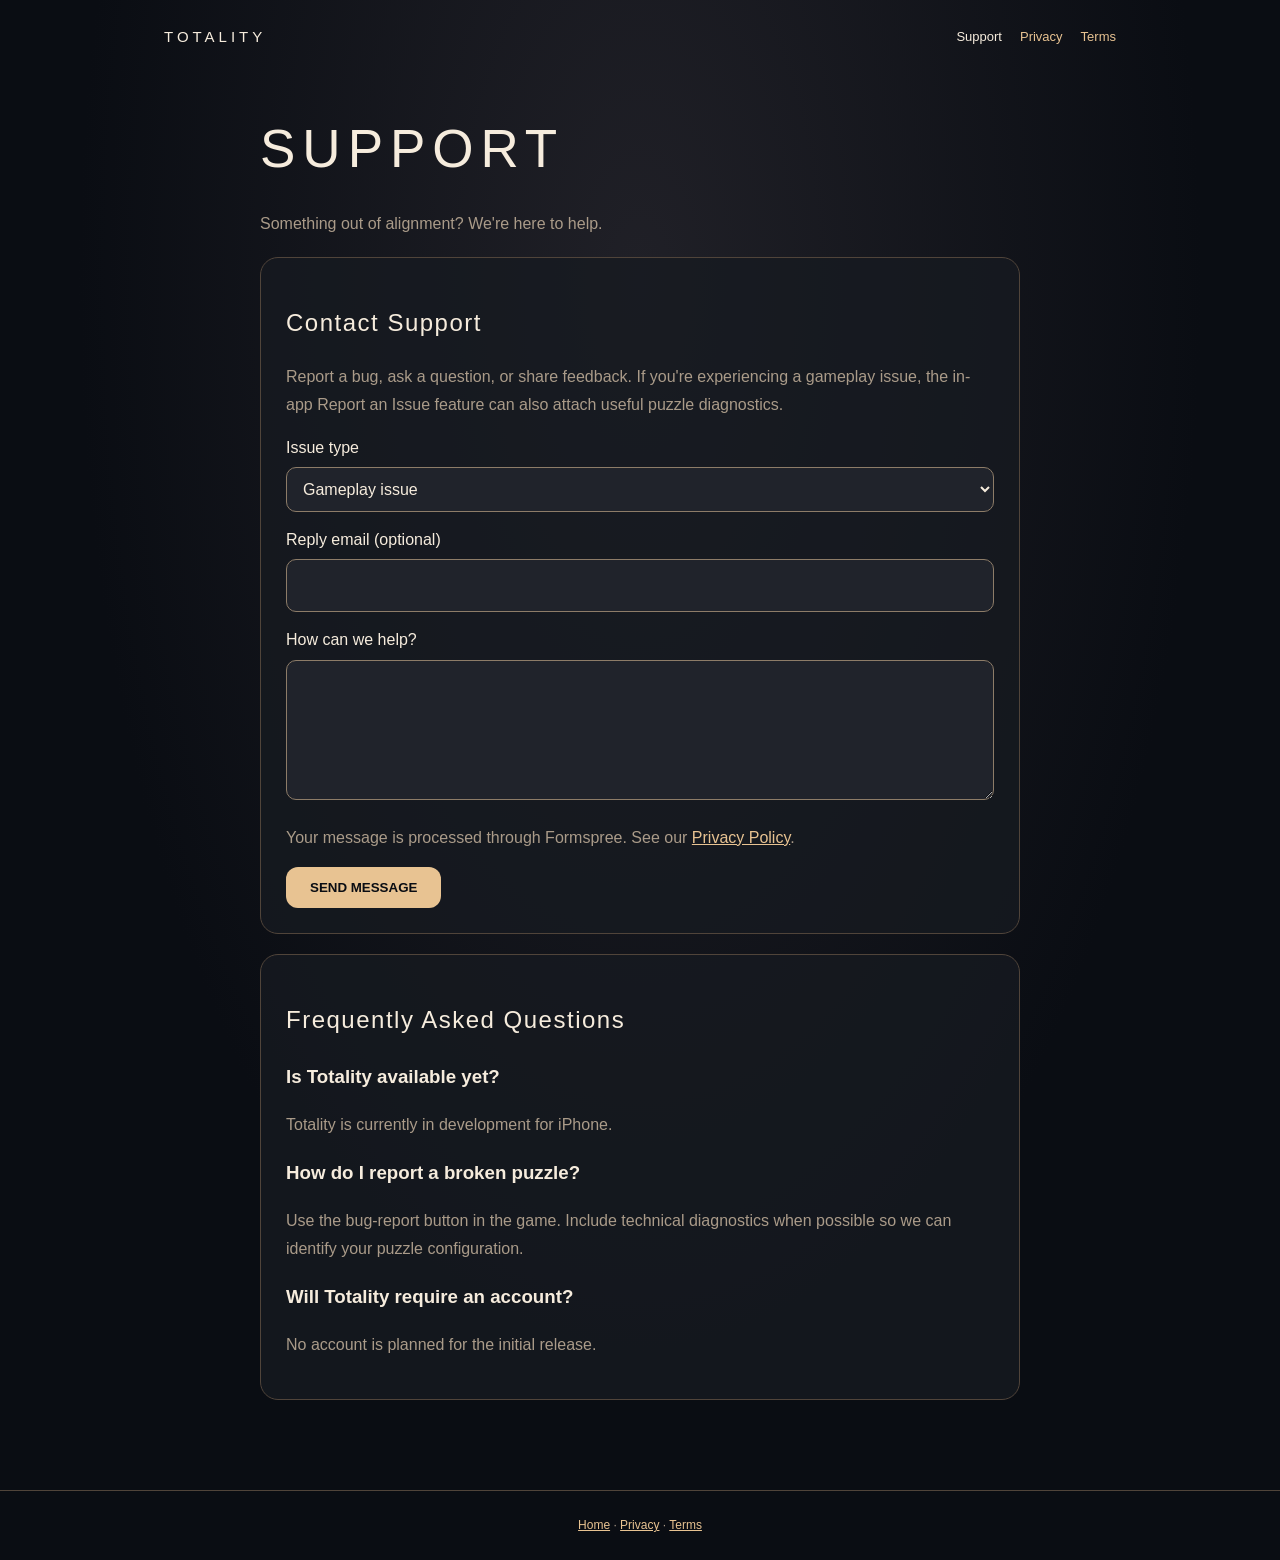
==== support.html @ 62eefa5d "checkpoint: launch Totality website" ====
<!doctype html>
<html lang="en">
<head>
  <meta charset="utf-8">
  <meta name="viewport" content="width=device-width, initial-scale=1">
  <meta name="theme-color" content="#0a0d13">
  <title>Support — Totality</title>
  <link rel="stylesheet" href="styles.css">
</head>
<body>
  <header class="site-header">
    <a class="brand" href="./">TOTALITY</a>
    <nav aria-label="Main navigation">
      <a href="support.html" aria-current="page">Support</a>
      <a href="privacy.html">Privacy</a>
      <a href="terms.html">Terms</a>
    </nav>
  </header>

  <main>
    <h1>SUPPORT</h1>
    <p>Something out of alignment? We're here to help.</p>

    <section class="card">
      <h2>Contact Support</h2>
      <p>
        Report a bug, ask a question, or share feedback.
        If you're experiencing a gameplay issue, the
        in-app Report an Issue feature can also attach
        useful puzzle diagnostics.
      </p>

      <form action="https://formspree.io/f/xljgypbb" method="POST">
        <input type="hidden" name="_subject"
               value="Totality website support request">
        <input type="hidden" name="source"
               value="Totality Support Website">

        <div hidden aria-hidden="true">
          <label for="gotcha">Leave this blank</label>
          <input id="gotcha" name="_gotcha" tabindex="-1">
        </div>

        <label for="category">Issue type</label>
        <select id="category" name="category">
          <option>Gameplay issue</option>
          <option>Technical issue</option>
          <option>Advertising or purchases</option>
          <option>General question</option>
          <option>Feedback</option>
          <option>Privacy request</option>
        </select>

        <label for="email">Reply email (optional)</label>
        <input id="email" type="email" name="email"
               autocomplete="email">

        <label for="message">How can we help?</label>
        <textarea id="message" name="message"
                  required minlength="12" maxlength="2000"></textarea>

        <p>
          Your message is processed through Formspree.
          See our <a href="privacy.html">Privacy Policy</a>.
        </p>

        <button class="button" type="submit">SEND MESSAGE</button>
      </form>
    </section>

    <section class="card">
      <h2>Frequently Asked Questions</h2>
      <h3>Is Totality available yet?</h3>
      <p>
        Totality is currently in development for iPhone.
      </p>
      <h3>How do I report a broken puzzle?</h3>
      <p>
        Use the bug-report button in the game. Include
        technical diagnostics when possible so we can
        identify your puzzle configuration.
      </p>
      <h3>Will Totality require an account?</h3>
      <p>
        No account is planned for the initial release.
      </p>
    </section>
  </main>

  <footer>
    <a href="./">Home</a> ·
    <a href="privacy.html">Privacy</a> ·
    <a href="terms.html">Terms</a>
  </footer>
</body>
</html>
---- styles.css ----
:root {
  color-scheme: dark;
  --background: #0a0d13;
  --surface: #171a21;
  --gold: #e8c392;
  --ivory: #f6ecdd;
  --muted: #aa9b89;
  --border: #50443a;
}

* { box-sizing: border-box; }

body {
  margin: 0;
  min-height: 100vh;
  background: radial-gradient(ellipse at 50% 18%,
    #202027 0%, var(--background) 62%);
  color: var(--ivory);
  font-family: -apple-system, BlinkMacSystemFont,
    "Segoe UI", sans-serif;
  font-weight: 300;
  line-height: 1.7;
}

a { color: var(--gold); }

.site-header {
  max-width: 1000px;
  margin: auto;
  padding: 24px;
  display: flex;
  justify-content: space-between;
  align-items: center;
  gap: 20px;
}

.brand {
  color: var(--ivory);
  text-decoration: none;
  letter-spacing: 4px;
  font-size: 15px;
}

nav { display: flex; flex-wrap: wrap; gap: 18px; }
nav a { text-decoration: none; font-size: 13px; }
nav a:hover, nav a[aria-current="page"] {
  color: var(--ivory);
}

main {
  width: min(100% - 40px, 760px);
  margin: 30px auto 90px;
}

.hero {
  text-align: center;
  padding: 36px 0 55px;
}

.eclipse {
  position: relative;
  width: 260px;
  height: 260px;
  margin: auto;
  display: grid;
  place-items: center;
}

.eclipse::before {
  content: "";
  position: absolute;
  inset: 8px;
  border-radius: 50%;
  background: radial-gradient(circle,
    #e8c39249, #e8c39209 55%, transparent 72%);
}

.sun {
  position: absolute;
  width: 136px;
  height: 136px;
  border-radius: 50%;
  background: radial-gradient(circle at 30% 30%,
    #fff4df, #e8c392 55%, #866247);
  box-shadow: 0 0 45px #d8aa7238;
}

.moon {
  position: absolute;
  width: 135px;
  height: 135px;
  border-radius: 50%;
  background: radial-gradient(circle at 30% 25%,
    #393d46, #161a22 55%, #090c12);
  box-shadow: inset 1px 1px 3px #a7aab026;
  animation: orbit-transit 36s ease-in-out infinite alternate;
}

@keyframes orbit-transit {
  0% { transform: translateX(-150px); }
  50% { transform: translateX(0); }
  100% { transform: translateX(150px); }
}

h1 {
  font-size: clamp(32px, 6vw, 53px);
  letter-spacing: 7px;
  font-weight: 200;
  margin: 0;
}

h2 { font-weight: 300; letter-spacing: 1.5px; }

.subtitle {
  color: var(--gold);
  letter-spacing: 3px;
  font-size: 12px;
}

p, li { color: var(--muted); }

.card {
  background: #171a21c7;
  border: 1px solid var(--border);
  border-radius: 18px;
  padding: 25px;
  margin: 20px 0;
}

.button {
  display: inline-block;
  padding: 13px 24px;
  border-radius: 12px;
  background: var(--gold);
  color: var(--background);
  text-decoration: none;
  font-weight: 600;
  border: 0;
  cursor: pointer;
}

input, select, textarea {
  width: 100%;
  background: #20232b;
  color: var(--ivory);
  border: 1px solid #8d7c68;
  border-radius: 10px;
  padding: 12px;
  font: inherit;
}

label { display: block; margin: 14px 0 6px; }

textarea { min-height: 140px; resize: vertical; }

footer {
  padding: 24px;
  text-align: center;
  border-top: 1px solid var(--border);
  color: var(--muted);
  font-size: 12px;
}

:focus-visible {
  outline: 2px solid var(--gold);
  outline-offset: 4px;
}

@media (max-width: 600px) {
  .site-header { flex-direction: column; }
  main { margin-top: 12px; }
  .hero { padding-top: 8px; }
  .card { padding: 19px; }
}

@media (prefers-reduced-motion: reduce) {
  .moon { animation: none; transform: translateX(42px); }
}
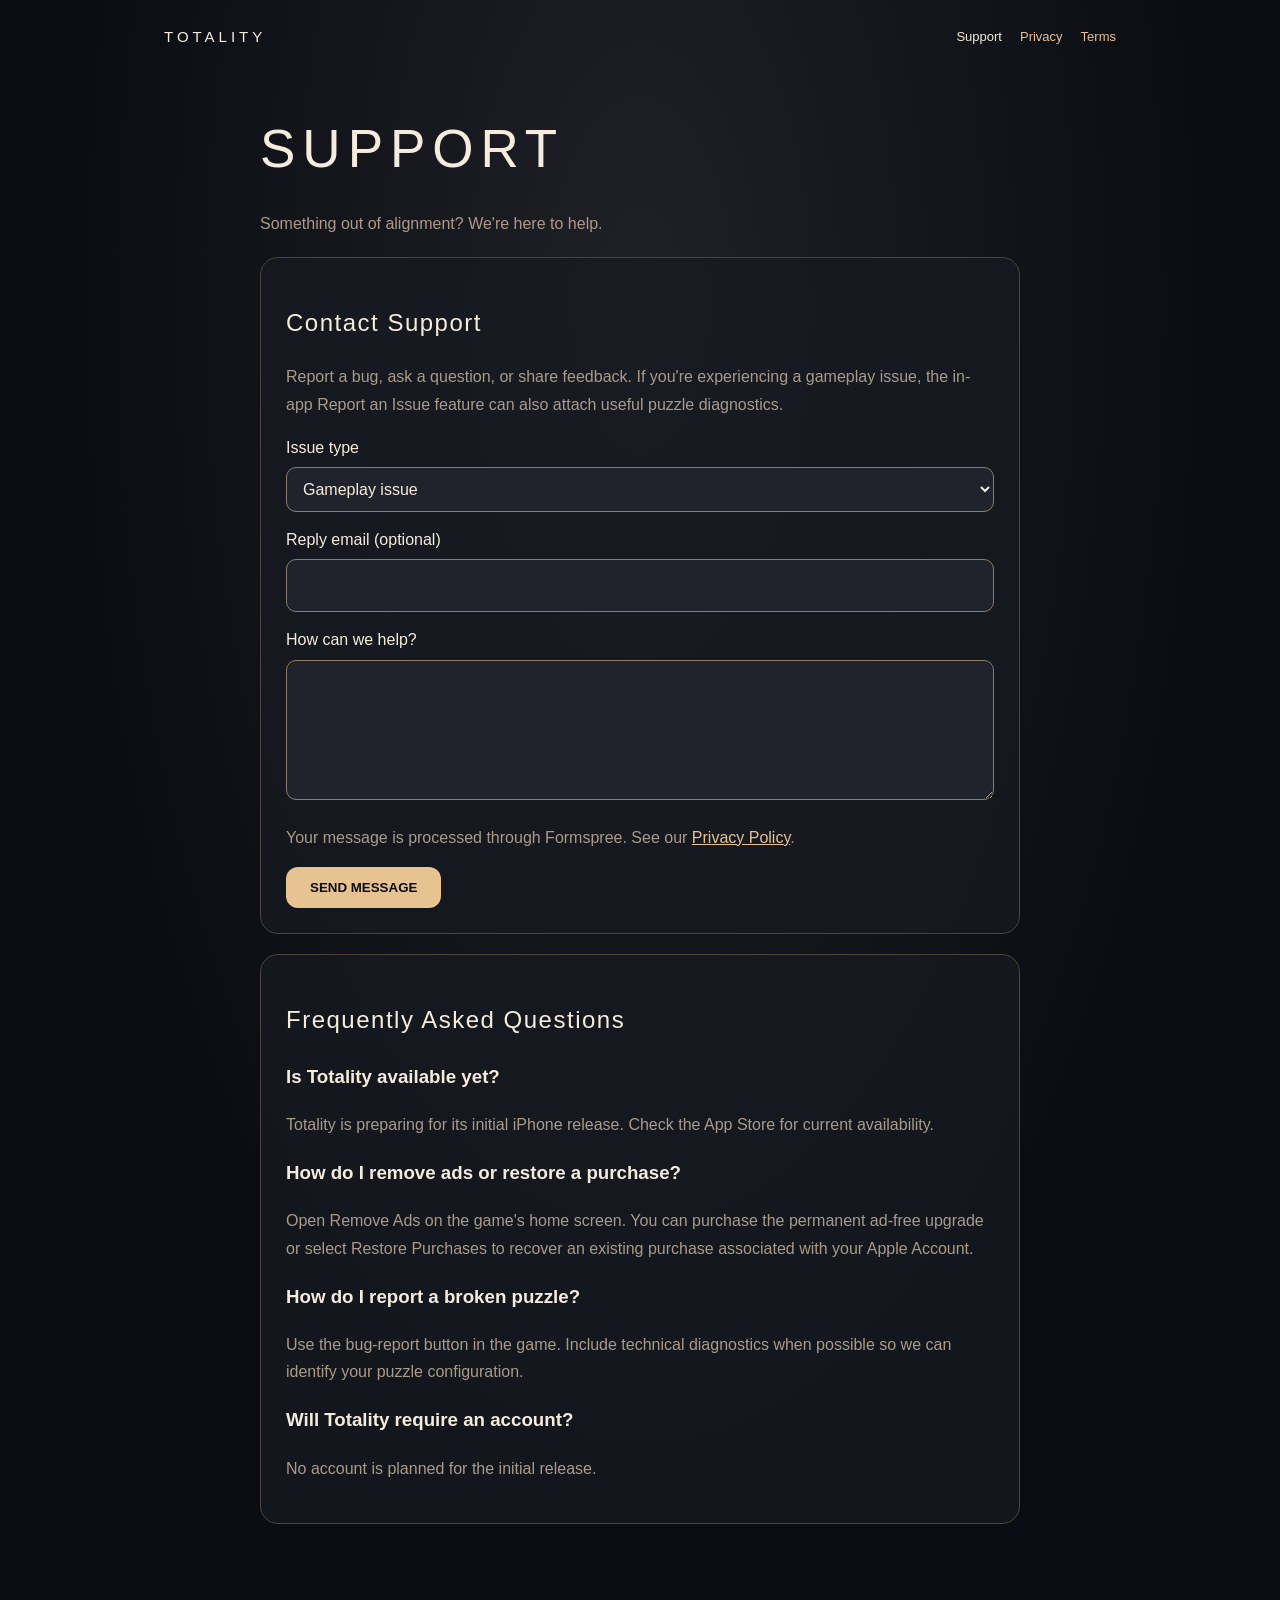
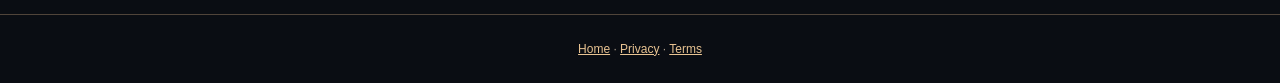
==== commit 1723986c: "Update Totality 1.0 privacy terms and support" ====
--- a/support.html
+++ b/support.html
@@ -72,7 +72,15 @@
       <h2>Frequently Asked Questions</h2>
       <h3>Is Totality available yet?</h3>
       <p>
-        Totality is currently in development for iPhone.
+        Totality is preparing for its initial iPhone release.
+        Check the App Store for current availability.
+      </p>
+      <h3>How do I remove ads or restore a purchase?</h3>
+      <p>
+        Open Remove Ads on the game's home screen. You can
+        purchase the permanent ad-free upgrade or select
+        Restore Purchases to recover an existing purchase
+        associated with your Apple Account.
       </p>
       <h3>How do I report a broken puzzle?</h3>
       <p>
